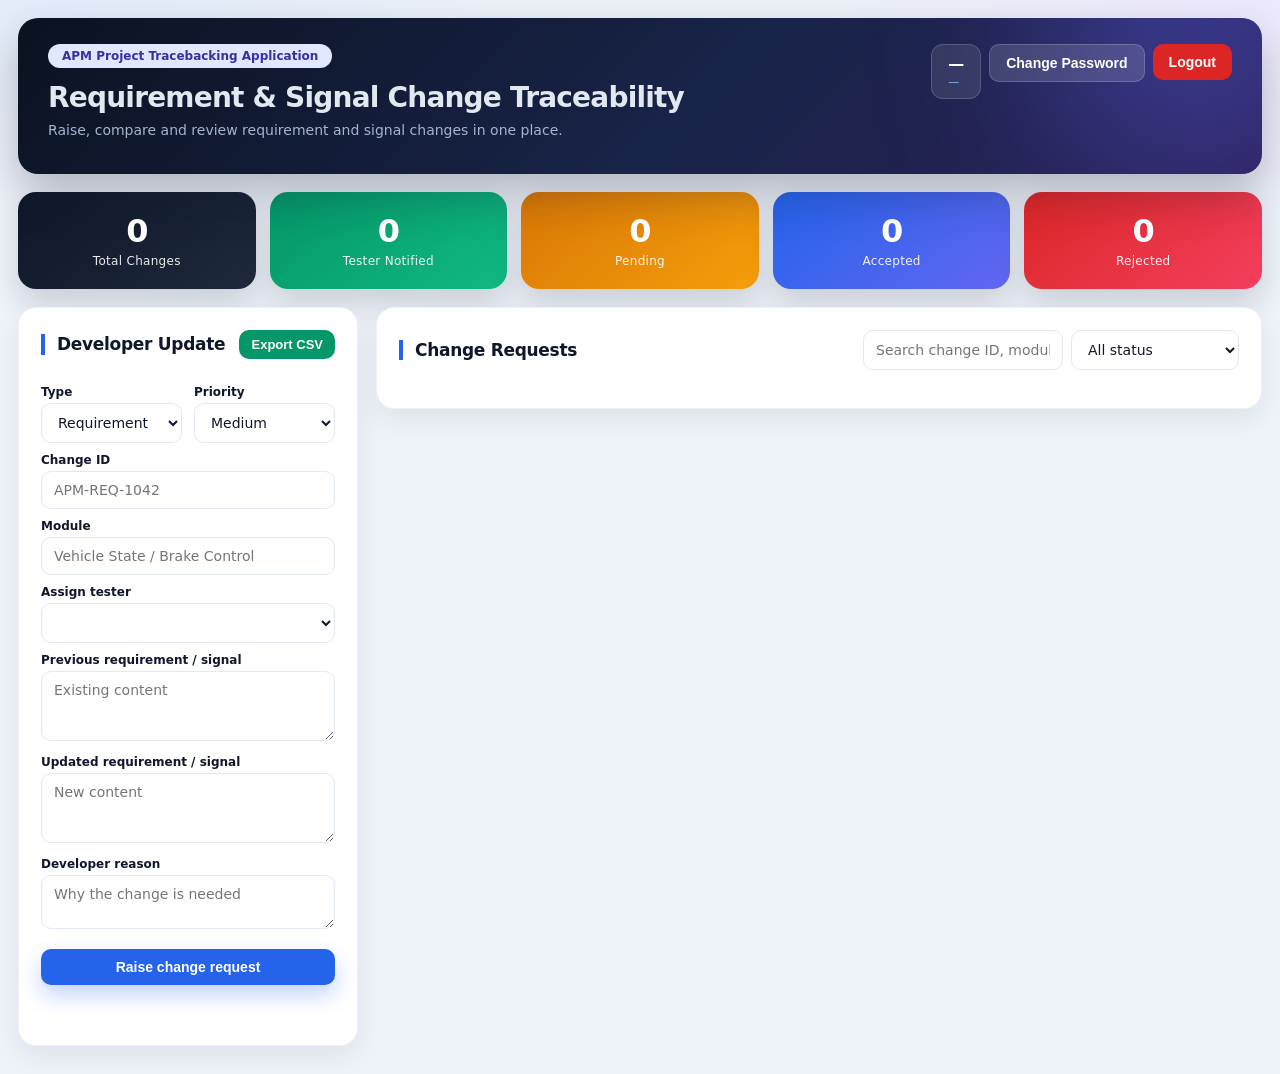
==== dashboard.html @ 3ce6f1d3 "Fix recovery password update with direct Supabase token" ====
<!DOCTYPE html>
<html lang="en">
<head>
<meta charset="UTF-8" />
<meta name="viewport" content="width=device-width, initial-scale=1.0" />
<title>APMTRACEBACK &middot; Dashboard</title>
<link rel="stylesheet" href="css/styles.css" />
</head>
<body class="app-body">
  <header class="topbar">
    <div>
      <span class="badge light">APM Project Tracebacking Application</span>
      <h1>Requirement &amp; Signal Change Traceability</h1>
      <p class="muted">
        Raise, compare and review requirement and signal changes in one place.
      </p>
    </div>
    <div class="topbar-actions">
      <div class="who">
        <strong id="who-name">&mdash;</strong>
        <span id="who-role" class="role-chip">&mdash;</span>
      </div>
      <button class="btn dark" id="btn-change-pw">Change Password</button>
      <button class="btn danger" id="btn-logout">Logout</button>
    </div>
  </header>

  <section class="stats">
    <div class="stat s-dark"><b id="st-total">0</b><span>Total Changes</span></div>
    <div class="stat s-green"><b id="st-notified">0</b><span>Tester Notified</span></div>
    <div class="stat s-amber"><b id="st-pending">0</b><span>Pending</span></div>
    <div class="stat s-blue"><b id="st-accepted">0</b><span>Accepted</span></div>
    <div class="stat s-red"><b id="st-rejected">0</b><span>Rejected</span></div>
  </section>

  <main class="layout">
    <aside class="panel" id="dev-panel">
      <div class="panel-head">
        <h3 id="dev-panel-title">Developer Update</h3>
        <button class="btn green sm" id="btn-export">Export CSV</button>
      </div>
      <form id="change-form">
        <div class="row">
          <div>
            <label for="f-type">Type</label>
            <select id="f-type">
              <option>Requirement</option>
              <option>Signal</option>
            </select>
          </div>
          <div>
            <label for="f-priority">Priority</label>
            <select id="f-priority">
              <option>Low</option>
              <option selected>Medium</option>
              <option>High</option>
              <option>Critical</option>
            </select>
          </div>
        </div>
        <label for="f-id">Change ID</label>
        <input id="f-id" required placeholder="APM-REQ-1042" />
        <label for="f-module">Module</label>
        <input id="f-module" required placeholder="Vehicle State / Brake Control" />
        <label for="f-tester">Assign tester</label>
        <select id="f-tester" required></select>
        <label for="f-prev">Previous requirement / signal</label>
        <textarea id="f-prev" rows="3" required placeholder="Existing content"></textarea>
        <label for="f-next">Updated requirement / signal</label>
        <textarea id="f-next" rows="3" required placeholder="New content"></textarea>
        <label for="f-reason">Developer reason</label>
        <textarea id="f-reason" rows="2" required placeholder="Why the change is needed"></textarea>
        <button class="btn primary block" type="submit" id="form-submit">Raise change request</button>
        <button class="btn ghost block" type="button" id="cancel-edit" hidden>Cancel edit</button>
        <p class="msg" id="form-msg"></p>
      </form>
    </aside>

    <aside class="panel" id="tester-note" hidden>
      <div class="panel-head"><h3>Tester Workspace</h3></div>
      <p class="muted">
        Review the changes assigned to you and accept or reject them.
      </p>
      <button class="btn green block" id="btn-export-tester">Export CSV</button>
    </aside>

    <section class="content">
      <div class="panel">
        <div class="panel-head">
          <h3>Change Requests</h3>
          <div class="filters">
            <input id="q" placeholder="Search change ID, module, developer or tester" />
            <select id="f-status">
              <option value="">All status</option>
              <option value="Draft">Draft</option>
              <option value="Tester Notified">Tester Notified</option>
              <option value="Accepted">Accepted</option>
              <option value="Rejected">Rejected</option>
            </select>
          </div>
        </div>
        <div id="change-list" class="change-list"></div>
      </div>
    </section>
  </main>

  <!-- Change password modal -->
  <div class="modal-backdrop" id="pw-modal" hidden>
    <form class="modal" id="pw-form">
      <h3>Change Password</h3>
      <label for="pw-old">Current password</label>
      <input id="pw-old" type="password" required autocomplete="current-password" />
      <label for="pw-new">New password</label>
      <input id="pw-new" type="password" required autocomplete="new-password" />
      <label for="pw-confirm">Confirm new password</label>
      <input id="pw-confirm" type="password" required autocomplete="new-password" />
      <p class="msg" id="pw-msg"></p>
      <div class="modal-actions">
        <button class="btn ghost" type="button" id="pw-cancel">Cancel</button>
        <button class="btn primary" type="submit">Update</button>
      </div>
    </form>
  </div>

  <!-- Tester review modal -->
  <div class="modal-backdrop" id="review-modal" hidden>
    <form class="modal" id="review-form">
      <h3 id="review-title">Review change</h3>
      <label for="review-comment">Comment (optional)</label>
      <textarea id="review-comment" rows="3" placeholder="Reason or note for the developer"></textarea>
      <div class="modal-actions">
        <button class="btn ghost" type="button" id="review-cancel">Cancel</button>
        <button class="btn primary" type="submit" id="review-submit">Confirm</button>
      </div>
    </form>
  </div>

  <div id="toasts" class="toasts"></div>
  <script src="js/diff.js?v=20260908"></script>
  <script type="module" src="js/setup-check.js?v=20260908"></script>
  <script type="module" src="js/dashboard.js?v=20260908"></script>
</body>
</html>
---- css/styles.css ----
:root {
  --bg: #eef2ff;
  --ink: #0f172a;
  --muted: #64748b;
  --line: #e2e8f0;
  --card: #ffffff;
  --blue: #2563eb;
  --green: #059669;
  --amber: #d97706;
  --red: #dc2626;
  --radius: 14px;
}

* { box-sizing: border-box; }
[hidden] { display: none !important; }

.setup-banner {
  position: fixed;
  inset: 0 0 auto 0;
  z-index: 100;
  background: #b91c1c;
  color: #fff;
  padding: 12px 20px;
  font-size: 14px;
  text-align: center;
}
.setup-banner code { background: rgba(0, 0, 0, .25); padding: 2px 6px; border-radius: 5px; }

body {
  margin: 0;
  font-family: "Segoe UI", system-ui, -apple-system, sans-serif;
  color: var(--ink);
  background: var(--bg);
}

h1, h2, h3, h4 { margin: 0 0 8px; line-height: 1.15; }
p { margin: 0 0 10px; }
.muted { color: var(--muted); font-size: 14px; }

/* ---------- form controls ---------- */
label {
  display: block;
  font-size: 12px;
  font-weight: 600;
  margin: 10px 0 4px;
}
input, select, textarea {
  width: 100%;
  padding: 10px 12px;
  border: 1px solid var(--line);
  border-radius: 10px;
  font: inherit;
  font-size: 14px;
  background: #fff;
  color: var(--ink);
}
textarea { resize: vertical; }
input:focus, select:focus, textarea:focus {
  outline: 2px solid rgba(37, 99, 235, .35);
  border-color: var(--blue);
}
.row { display: grid; grid-template-columns: 1fr 1fr; gap: 12px; }

.btn {
  border: 0;
  border-radius: 10px;
  padding: 10px 16px;
  font-weight: 700;
  font-size: 14px;
  cursor: pointer;
  background: #e2e8f0;
  color: var(--ink);
}
.btn:hover { filter: brightness(.95); }
.btn.sm { padding: 7px 12px; font-size: 13px; }
.btn.block { width: 100%; margin-top: 16px; }
.btn.primary { background: var(--blue); color: #fff; }
.btn.green { background: var(--green); color: #fff; }
.btn.danger { background: var(--red); color: #fff; }
.btn.dark { background: #1e293b; color: #fff; }
.btn.ghost { background: transparent; border: 1px solid var(--line); }

.msg { font-size: 13px; margin-top: 10px; min-height: 18px; }
.msg.err { color: var(--red); }
.msg.ok { color: var(--green); }
.hint { font-size: 12px; color: var(--muted); margin-top: 12px; }

.badge {
  display: inline-block;
  background: rgba(37, 99, 235, .18);
  color: #93c5fd;
  border-radius: 999px;
  padding: 5px 14px;
  font-size: 12px;
  font-weight: 700;
  margin-bottom: 14px;
}
.badge.light { background: #e0e7ff; color: #3730a3; }

/* ---------- auth ---------- */
.auth-body {
  background:
    radial-gradient(1200px 600px at 15% -10%, #1e3a8a 0%, transparent 60%),
    radial-gradient(900px 500px at 110% 20%, #4c1d95 0%, transparent 55%),
    linear-gradient(160deg, #060913 0%, #0d1630 55%, #131a3a 100%);
  min-height: 100vh;
  display: flex;
  align-items: center;
  justify-content: center;
  padding: 40px 20px;
  position: relative;
  overflow: hidden;
}
.auth-body::after {
  content: "";
  position: absolute;
  inset: 0;
  background-image:
    linear-gradient(rgba(148, 163, 184, .06) 1px, transparent 1px),
    linear-gradient(90deg, rgba(148, 163, 184, .06) 1px, transparent 1px);
  background-size: 46px 46px;
  mask-image: radial-gradient(circle at 50% 40%, #000 0%, transparent 75%);
  pointer-events: none;
}

.orb {
  position: absolute;
  border-radius: 50%;
  filter: blur(90px);
  opacity: .5;
  pointer-events: none;
  animation: float 16s ease-in-out infinite;
}
.orb-a { width: 420px; height: 420px; background: #2563eb; top: -120px; left: -80px; }
.orb-b { width: 360px; height: 360px; background: #7c3aed; bottom: -140px; right: -60px; animation-delay: -5s; }
.orb-c { width: 300px; height: 300px; background: #0ea5e9; top: 45%; left: 42%; animation-delay: -9s; opacity: .32; }

@keyframes float {
  0%, 100% { transform: translate3d(0, 0, 0) scale(1); }
  50% { transform: translate3d(30px, -40px, 0) scale(1.12); }
}
@keyframes rise {
  from { opacity: 0; transform: translateY(18px); }
  to { opacity: 1; transform: none; }
}

.auth-shell {
  position: relative;
  z-index: 1;
  width: min(1120px, 100%);
  display: grid;
  grid-template-columns: 1.05fr .95fr;
  gap: 48px;
  align-items: center;
  background: linear-gradient(145deg, rgba(255, 255, 255, .10), rgba(255, 255, 255, .03));
  border: 1px solid rgba(255, 255, 255, .12);
  border-radius: 28px;
  padding: 48px;
  box-shadow: 0 40px 90px rgba(2, 6, 23, .65);
  backdrop-filter: blur(14px);
  animation: rise .6s ease both;
}

.auth-intro { color: #e2e8f0; }
.brand { display: flex; align-items: center; gap: 10px; margin-bottom: 22px; }
.brand-mark {
  width: 44px;
  height: 38px;
  display: grid;
  place-items: center;
  border-radius: 11px;
  background: linear-gradient(135deg, #3b82f6, #8b5cf6);
  font-weight: 800;
  font-size: 13px;
  letter-spacing: .5px;
  color: #fff;
  box-shadow: 0 8px 20px rgba(59, 130, 246, .45);
}
.brand-name { font-weight: 800; letter-spacing: 2px; font-size: 13px; color: #cbd5e1; }

.auth-intro h1 {
  font-size: clamp(34px, 4vw, 48px);
  letter-spacing: -1.4px;
  line-height: 1.08;
}
.grad {
  background: linear-gradient(100deg, #60a5fa, #c084fc 55%, #38bdf8);
  -webkit-background-clip: text;
  background-clip: text;
  color: transparent;
}
.auth-intro .muted { color: #94a3b8; }
.tagline { color: #a5b4cf; font-size: 17px; margin-top: 16px; }

.points { list-style: none; padding: 0; margin: 26px 0 0; display: grid; gap: 12px; }
.points li {
  position: relative;
  padding-left: 30px;
  color: #cbd5e1;
  font-size: 14px;
}
.points li::before {
  content: "";
  position: absolute;
  left: 0;
  top: 3px;
  width: 18px;
  height: 18px;
  border-radius: 50%;
  background: rgba(59, 130, 246, .22);
  border: 1px solid rgba(96, 165, 250, .6);
}
.points li::after {
  content: "";
  position: absolute;
  left: 6px;
  top: 8px;
  width: 6px;
  height: 3px;
  border-left: 2px solid #93c5fd;
  border-bottom: 2px solid #93c5fd;
  transform: rotate(-45deg);
}

.badge .dot {
  display: inline-block;
  width: 7px;
  height: 7px;
  border-radius: 50%;
  background: #34d399;
  margin-right: 8px;
  box-shadow: 0 0 0 0 rgba(52, 211, 153, .7);
  animation: pulse 2.2s infinite;
}
@keyframes pulse {
  70% { box-shadow: 0 0 0 8px rgba(52, 211, 153, 0); }
  100% { box-shadow: 0 0 0 0 rgba(52, 211, 153, 0); }
}

.feature-grid {
  display: grid;
  grid-template-columns: repeat(3, 1fr);
  gap: 12px;
  margin-top: 26px;
}
.feature {
  background: rgba(255, 255, 255, .07);
  border: 1px solid rgba(255, 255, 255, .09);
  border-radius: 12px;
  padding: 14px;
}
.feature h4 { font-size: 14px; }
.feature p { font-size: 12px; color: #94a3b8; margin: 0; }

.auth-card {
  background: rgba(255, 255, 255, .97);
  border-radius: 22px;
  padding: 30px;
  align-self: center;
  box-shadow: 0 30px 60px rgba(2, 6, 23, .45);
  animation: rise .6s .1s ease both;
}
.auth-card h2 { font-size: 22px; letter-spacing: -.4px; }
.auth-card input, .auth-card select {
  padding: 12px 14px;
  border-radius: 11px;
  background: #f8fafc;
  transition: border-color .15s ease, box-shadow .15s ease, background .15s ease;
}
.auth-card input:focus, .auth-card select:focus {
  outline: none;
  background: #fff;
  border-color: #3b82f6;
  box-shadow: 0 0 0 4px rgba(59, 130, 246, .16);
}

.tabs { display: flex; gap: 6px; background: #eef2f7; padding: 5px; border-radius: 14px; }
.tab {
  flex: 1;
  border: 0;
  background: transparent;
  padding: 10px;
  border-radius: 10px;
  font-weight: 700;
  font-size: 13px;
  cursor: pointer;
  color: var(--muted);
  transition: all .18s ease;
}
.tab:hover { color: var(--ink); }
.tab.active {
  background: #fff;
  color: var(--ink);
  box-shadow: 0 4px 12px rgba(15, 23, 42, .12);
}
.pane { display: none; margin-top: 20px; }
.pane.active { display: block; animation: rise .3s ease both; }

.auth-card .btn.primary {
  background: linear-gradient(120deg, #2563eb, #7c3aed);
  box-shadow: 0 12px 26px rgba(37, 99, 235, .35);
  padding: 13px 16px;
  transition: transform .15s ease, box-shadow .15s ease, filter .15s ease;
}
.auth-card .btn.primary:hover {
  transform: translateY(-1px);
  box-shadow: 0 16px 32px rgba(37, 99, 235, .45);
  filter: none;
}
.auth-card .btn.primary:active { transform: translateY(0); }

/* ---------- app shell ---------- */
.app-body {
  background:
    radial-gradient(900px 420px at 0% -10%, #dbeafe 0%, transparent 60%),
    radial-gradient(800px 420px at 100% 0%, #ede9fe 0%, transparent 55%),
    #eef2f9;
  min-height: 100vh;
}

.topbar {
  position: relative;
  overflow: hidden;
  background: linear-gradient(135deg, #0b1220 0%, #182449 55%, #2a1f57 100%);
  color: #e2e8f0;
  margin: 18px;
  padding: 26px 30px;
  border-radius: 20px;
  display: flex;
  justify-content: space-between;
  gap: 24px;
  flex-wrap: wrap;
  box-shadow: 0 20px 45px rgba(15, 23, 42, .28);
}
.topbar::after {
  content: "";
  position: absolute;
  width: 320px;
  height: 320px;
  right: -90px;
  top: -150px;
  border-radius: 50%;
  background: rgba(99, 102, 241, .35);
  filter: blur(80px);
  pointer-events: none;
}
.topbar > * { position: relative; z-index: 1; }
.topbar h1 { font-size: 28px; letter-spacing: -.8px; }
.topbar .muted { max-width: 640px; color: #a5b4cf; }
.topbar-actions { display: flex; align-items: flex-start; gap: 8px; flex-wrap: wrap; }
.who {
  background: rgba(255, 255, 255, .10);
  border: 1px solid rgba(255, 255, 255, .16);
  color: #fff;
  border-radius: 12px;
  padding: 9px 16px;
  display: grid;
  line-height: 1.3;
}
.who span { font-size: 11px; color: #93c5fd; text-transform: uppercase; letter-spacing: .5px; }
.topbar .btn { transition: transform .15s ease, box-shadow .15s ease, filter .15s ease; }
.topbar .btn:hover { transform: translateY(-1px); }
.topbar .btn.dark { background: rgba(255, 255, 255, .14); border: 1px solid rgba(255, 255, 255, .18); }

.stats {
  margin: 0 18px 18px;
  display: grid;
  grid-template-columns: repeat(5, 1fr);
  gap: 14px;
}
.stat {
  border-radius: 18px;
  padding: 20px;
  color: #fff;
  text-align: center;
  box-shadow: 0 14px 30px rgba(15, 23, 42, .16);
  transition: transform .18s ease, box-shadow .18s ease;
}
.stat:hover { transform: translateY(-3px); box-shadow: 0 20px 38px rgba(15, 23, 42, .22); }
.stat b { display: block; font-size: 32px; font-weight: 800; letter-spacing: -1px; }
.stat span { font-size: 12px; opacity: .9; letter-spacing: .3px; }
.s-dark { background: linear-gradient(140deg, #0f172a, #1e293b); }
.s-green { background: linear-gradient(140deg, #059669, #10b981); }
.s-amber { background: linear-gradient(140deg, #d97706, #f59e0b); }
.s-blue { background: linear-gradient(140deg, #2563eb, #6366f1); }
.s-red { background: linear-gradient(140deg, #dc2626, #f43f5e); }

.layout {
  margin: 0 18px 28px;
  display: grid;
  grid-template-columns: 340px 1fr;
  gap: 18px;
  align-items: start;
}
.panel {
  background: #fff;
  border: 1px solid rgba(15, 23, 42, .06);
  border-radius: 18px;
  padding: 22px;
  box-shadow: 0 10px 30px rgba(15, 23, 42, .07);
}
.panel + .panel { margin-top: 18px; }
.content > .panel:first-child { margin-top: 0; }
.panel-head {
  display: flex;
  justify-content: space-between;
  align-items: center;
  gap: 12px;
  margin-bottom: 16px;
}
.panel-head h3 {
  margin: 0;
  font-size: 17px;
  letter-spacing: -.3px;
  padding-left: 12px;
  border-left: 4px solid var(--blue);
  line-height: 1.2;
}
.filters { display: flex; gap: 8px; }
.filters input { width: 220px; }
.panel .btn { transition: transform .15s ease, box-shadow .15s ease, filter .15s ease; }
.panel .btn:hover { transform: translateY(-1px); }
.panel .btn.primary { box-shadow: 0 10px 22px rgba(37, 99, 235, .28); }

/* ---------- change cards ---------- */
.change-list { display: grid; gap: 16px; }
.change {
  position: relative;
  border: 1px solid var(--line);
  border-radius: 16px;
  padding: 20px 20px 20px 24px;
  background: linear-gradient(180deg, #ffffff, #fbfcff);
  transition: transform .18s ease, box-shadow .18s ease, border-color .18s ease;
}
.change::before {
  content: "";
  position: absolute;
  left: 0;
  top: 14px;
  bottom: 14px;
  width: 4px;
  border-radius: 0 4px 4px 0;
  background: linear-gradient(180deg, #3b82f6, #8b5cf6);
}
.change:hover {
  transform: translateY(-2px);
  border-color: #c7d2fe;
  box-shadow: 0 16px 34px rgba(15, 23, 42, .10);
}
.change h4 { font-size: 19px; letter-spacing: -.4px; }
.chips { display: flex; gap: 8px; flex-wrap: wrap; margin-bottom: 10px; }
.chip {
  font-size: 11px;
  font-weight: 700;
  padding: 5px 12px;
  border-radius: 999px;
  background: #e2e8f0;
  color: #0f172a;
  letter-spacing: .2px;
}
.chip.type { background: linear-gradient(120deg, #0f172a, #334155); color: #fff; }
.chip.st-Draft { background: #fef3c7; color: #92400e; }
.chip--notified, .chip.st-TesterNotified { background: #d1fae5; color: #065f46; }
.chip.st-Accepted { background: #dbeafe; color: #1e40af; }
.chip.st-Rejected { background: #fee2e2; color: #991b1b; }
.chip.pr-High, .chip.pr-Critical { background: #fee2e2; color: #991b1b; }
.chip.pr-Medium { background: #fef3c7; color: #92400e; }
.chip.pr-Low { background: #e0e7ff; color: #3730a3; }

.meta {
  display: grid;
  grid-template-columns: repeat(auto-fit, minmax(150px, 1fr));
  gap: 10px;
  margin: 12px 0;
}
.meta div {
  background: #f8fafc;
  border: 1px solid var(--line);
  border-radius: 12px;
  padding: 12px;
  transition: background .15s ease, border-color .15s ease;
}
.meta div:hover { background: #f1f5ff; border-color: #c7d2fe; }
.meta small { display: block; font-size: 10px; letter-spacing: .5px; text-transform: uppercase; color: var(--muted); }
.meta b { font-size: 13px; word-break: break-word; }

.compare { display: grid; grid-template-columns: 1fr 1fr; gap: 14px; margin-top: 14px; }
.side { border-radius: 14px; padding: 14px; font-size: 13px; line-height: 1.55; }
.side.old { background: linear-gradient(180deg, #fff7ed, #fffbf5); border: 1px solid #fed7aa; }
.side.new { background: linear-gradient(180deg, #ecfdf5, #f6fffb); border: 1px solid #a7f3d0; }
.side h5 { margin: 0 0 8px; font-size: 12px; text-transform: uppercase; letter-spacing: .5px; }
.del { background: #fecaca; border-radius: 4px; padding: 0 3px; }
.ins { background: #a7f3d0; border-radius: 4px; padding: 0 3px; }

.reason {
  margin-top: 12px;
  background: #f8fafc;
  border: 1px solid var(--line);
  border-left: 3px solid #cbd5e1;
  border-radius: 12px;
  padding: 12px 14px;
  font-size: 13px;
}
.card-actions { display: flex; gap: 8px; flex-wrap: wrap; margin-top: 16px; }

.log { display: grid; gap: 8px; max-height: 320px; overflow: auto; }
.log-item {
  border: 1px solid var(--line);
  border-radius: 10px;
  padding: 10px 12px;
  font-size: 13px;
}
.log-item time { display: block; font-size: 11px; color: var(--muted); }
.empty { color: var(--muted); font-size: 14px; padding: 14px 0; }

/* ---------- modal + toasts ---------- */
.modal-backdrop {
  position: fixed;
  inset: 0;
  background: rgba(8, 13, 30, .62);
  backdrop-filter: blur(4px);
  display: flex;
  align-items: center;
  justify-content: center;
  z-index: 40;
}
.modal {
  background: #fff;
  border-radius: 18px;
  padding: 28px;
  width: min(440px, 92vw);
  box-shadow: 0 30px 70px rgba(2, 6, 23, .5);
  animation: rise .25s ease both;
}
.modal-actions { display: flex; justify-content: flex-end; gap: 8px; margin-top: 20px; }

.toasts { position: fixed; right: 18px; top: 18px; display: grid; gap: 10px; z-index: 50; }
.toast {
  background: linear-gradient(135deg, #0f172a, #1e293b);
  color: #fff;
  border-left: 4px solid #f59e0b;
  border-radius: 12px;
  padding: 14px 18px;
  max-width: 340px;
  font-size: 13px;
  box-shadow: 0 16px 40px rgba(2, 6, 23, .45);
  animation: rise .25s ease both;
}
.toast b { display: block; margin-bottom: 3px; }

@media (max-width: 1000px) {
  .auth-shell, .layout { grid-template-columns: 1fr; }
  .stats { grid-template-columns: repeat(2, 1fr); }
  .compare { grid-template-columns: 1fr; }
  .filters input { width: 140px; }
}
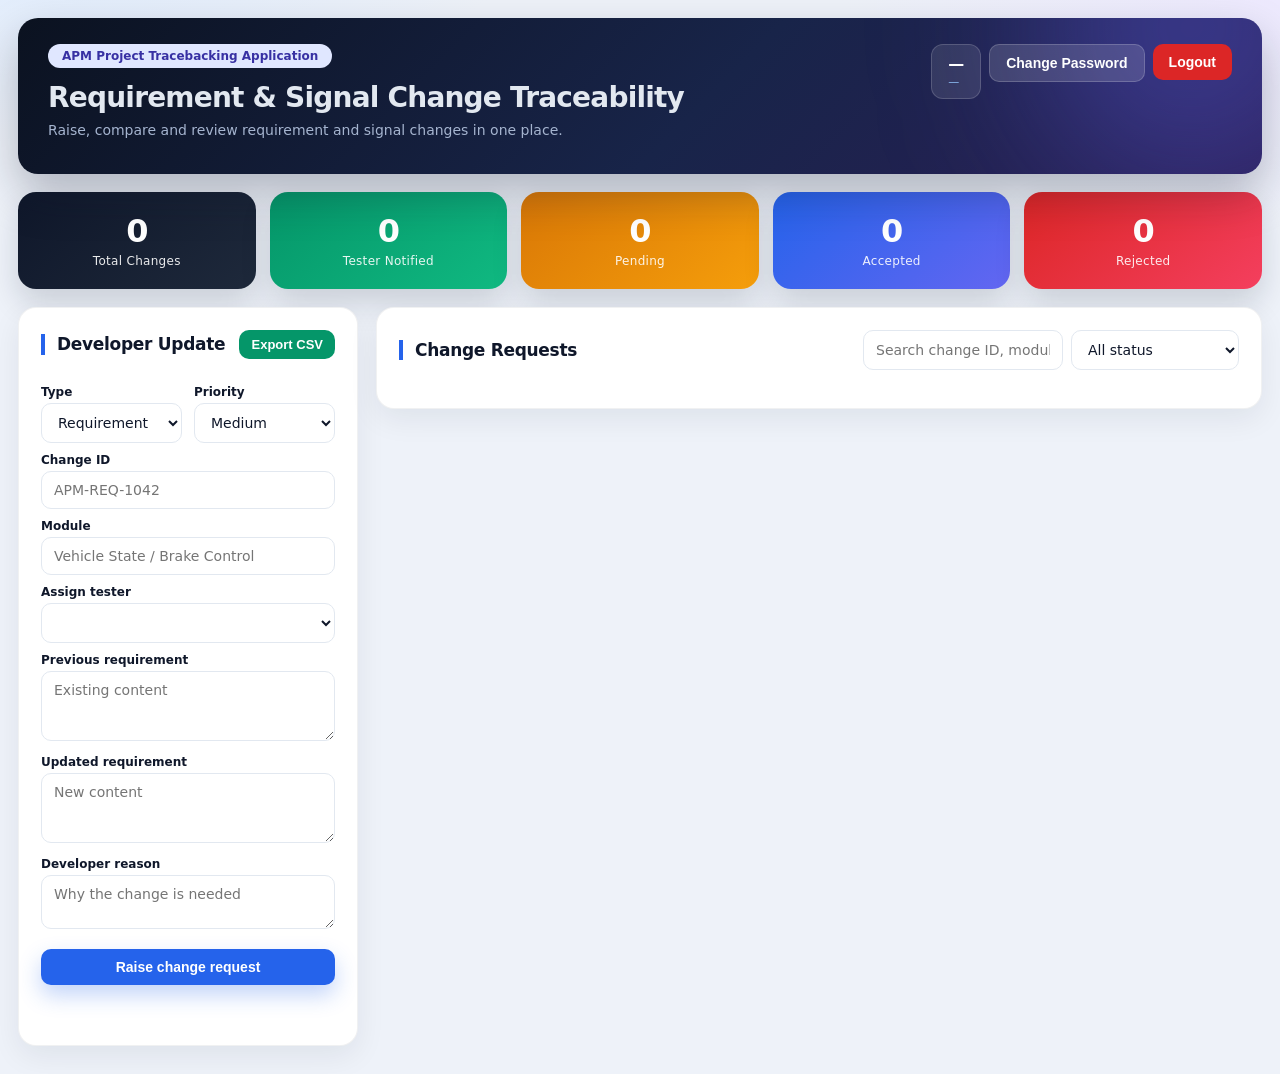
==== commit aefed48a: "Show requirement/signal specific labels for compare and form" ====
--- a/dashboard.html
+++ b/dashboard.html
@@ -64,9 +64,9 @@
         <input id="f-module" required placeholder="Vehicle State / Brake Control" />
         <label for="f-tester">Assign tester</label>
         <select id="f-tester" required></select>
-        <label for="f-prev">Previous requirement / signal</label>
+        <label for="f-prev" id="f-prev-label">Previous requirement</label>
         <textarea id="f-prev" rows="3" required placeholder="Existing content"></textarea>
-        <label for="f-next">Updated requirement / signal</label>
+        <label for="f-next" id="f-next-label">Updated requirement</label>
         <textarea id="f-next" rows="3" required placeholder="New content"></textarea>
         <label for="f-reason">Developer reason</label>
         <textarea id="f-reason" rows="2" required placeholder="Why the change is needed"></textarea>
@@ -136,8 +136,8 @@
   </div>
 
   <div id="toasts" class="toasts"></div>
-  <script src="js/diff.js?v=20260908"></script>
-  <script type="module" src="js/setup-check.js?v=20260908"></script>
-  <script type="module" src="js/dashboard.js?v=20260908"></script>
+  <script src="js/diff.js?v=20260912"></script>
+  <script type="module" src="js/setup-check.js?v=20260912"></script>
+  <script type="module" src="js/dashboard.js?v=20260918c"></script>
 </body>
 </html>
